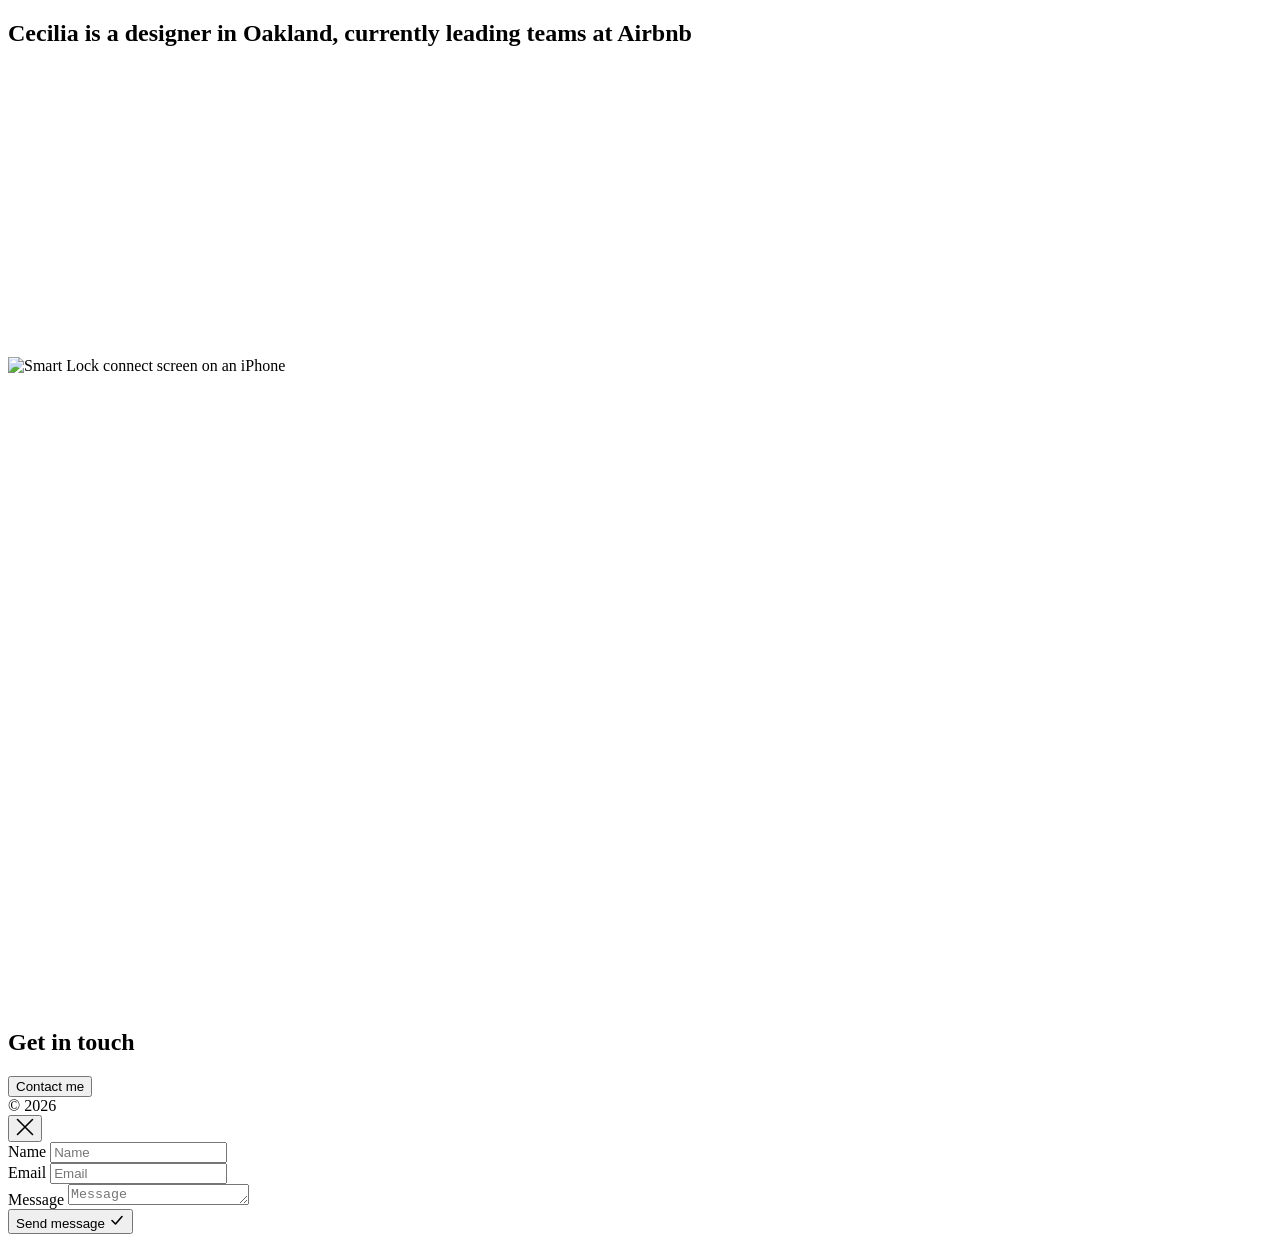
==== index.html @ d6bb73c9 "Guard the hero peek against a bad measurement or slow load - Clamp the computed hero height to 50-90" ====
<!DOCTYPE html>
<html lang="en">
<head>
<meta charset="UTF-8">
<meta name="viewport" content="width=device-width, initial-scale=1.0">
<title>Cecilia Yang — Design</title>
<meta name="description" content="Cecilia is a designer in Oakland, currently leading design teams at Airbnb.">
<!-- Link previews (iMessage, Slack, LinkedIn, X, etc.). The image URL has to be
     absolute and public — the apps fetch it themselves. 1200x630. -->
<meta property="og:type" content="website">
<meta property="og:url" content="https://ceciliayang.com/">
<meta property="og:title" content="Cecilia Yang — Design">
<meta property="og:description" content="Cecilia is a designer in Oakland, currently leading design teams at Airbnb.">
<meta property="og:image" content="https://ceciliayang.com/assets/og-image-v2.png">
<meta property="og:image:width" content="1200">
<meta property="og:image:height" content="630">
<meta property="og:image:alt" content="Cecilia is a designer in Oakland, currently leading design teams at Airbnb, above a preview of her Airbnb host app work.">
<meta name="twitter:card" content="summary_large_image">
<link rel="stylesheet" href="css/style.css">
<!-- Umami Cloud analytics (cookie-free). data-domains limits it to the live
     site so local previews/testing don't count as visits. -->
<script defer src="https://cloud.umami.is/script.js" data-website-id="2f7139b6-2324-4042-8811-f23e68ef36ba" data-domains="ceciliayang.com"></script>
<script>
  // Card media (videos + frame images) starts hidden and fades in once loaded
  // (see .js-media in css/style.css; js/main.js marks each card ready). The
  // timeout is a failsafe so media can never stay hidden if that never runs.
  // Skipped for reduced-motion users.
  (function () {
    if (window.matchMedia("(prefers-reduced-motion: reduce)").matches) return;
    var root = document.documentElement;
    root.classList.add("js-media");
    setTimeout(function () {
      root.classList.remove("js-media");
    }, 3000);
  })();
</script>
<script>
  // Marks the page as "entrance pending" so the first card starts hidden
  // (see .js-enter in css/style.css) instead of flashing in before its
  // entrance animation in js/main.js runs. Skipped for reduced-motion users
  // and when landing on /contact (including via the 404.html redirect,
  // which stashes the intended path in sessionStorage). The timeout is a
  // failsafe: if the main script never runs, the card still appears.
  (function () {
    var skip =
      window.matchMedia("(prefers-reduced-motion: reduce)").matches ||
      location.pathname === "/contact" ||
      sessionStorage.getItem("redirectPath") === "/contact";
    if (skip) return;
    var root = document.documentElement;
    root.classList.add("js-enter");
    setTimeout(function () {
      root.classList.remove("js-enter");
    }, 2500);
  })();
</script>
</head>
<body>

  <div class="wrap">
    <section class="hero" id="work">
      <h1>Cecilia is a designer in Oakland, currently leading teams at Airbnb</h1>
    </section>
  </div>

  <!-- Case study: sticky pinned card stack, cards only -->
  <div class="cs-wrap">
    <section class="cs-section cs-card cs-pinned cs-first">
      <div class="cs-device cs-device--today">
        <video class="cs-today-video" src="assets/today-tab.mp4#t=0.001" muted loop playsinline preload="auto"></video>
      </div>
    </section>

    <section class="cs-section cs-card cs-pinned">
      <div class="cs-device cs-device--lock">
        <div class="cs-lock-phone">
          <img class="cs-lock-base" src="assets/lock-screen-base.png" alt="Smart Lock connect screen on an iPhone">
          <video class="cs-lock-video" src="assets/lock-connect-video.mp4#t=0.001" muted loop playsinline preload="auto"></video>
        </div>
      </div>
    </section>

    <section class="cs-section cs-card cs-pinned">
      <div class="cs-device cs-device--setup">
        <video class="cs-setup-video" src="assets/setup-flow.mp4#t=0.001" muted loop playsinline preload="auto"></video>
      </div>
    </section>

    <section class="cs-section cs-card cs-pinned">
      <div class="cs-device cs-device--hostactions">
        <video class="cs-hostactions-video" src="assets/host-actions.mp4#t=0.001" muted loop playsinline preload="auto" data-in-view-threshold="0.15" data-play-delay="400"></video>
      </div>
    </section>

    <section class="cs-section cs-card cs-pinned">
      <div class="cs-device cs-device--airkey">
        <video class="cs-airkey-video" src="assets/airkey-guest.mp4#t=0.001" muted loop playsinline preload="auto"></video>
      </div>
    </section>

    <section class="cs-section cs-card cs-scroll">
      <div class="cs-device cs-device--tips">
        <div class="cs-tips-phone">
          <img class="cs-tips-frame" src="assets/phone-frame-tips.png" alt="">
          <div class="cs-tips-screen">
            <video class="cs-tips-video" src="assets/tips-enter-exit.mp4#t=0.001" muted loop playsinline preload="auto"></video>
            <img class="cs-tips-nav" src="assets/global-nav.png" alt="">
          </div>
        </div>
      </div>
    </section>
  </div>

  <div class="wrap">
    <section class="contact" id="contact">
      <h2>Get in touch</h2>
      <button type="button" class="btn contact-trigger" id="contactTrigger">Contact me</button>
    </section>
  </div>

  <footer>© <span id="year">2026</span></footer>
  <script>
    // Keeps the copyright year current. Inline (not in main.js) so it doesn't
    // depend on the other scripts loading; the hard-coded 2026 is the fallback.
    document.getElementById("year").textContent = new Date().getFullYear();
  </script>

  <div class="contact-panel" id="contactPanel">
    <button type="button" class="contact-panel-close" id="contactPanelClose" aria-label="Close">
      <svg width="18" height="18" viewBox="0 0 18 18" fill="none">
        <path d="M1.5 1.5L16.5 16.5M16.5 1.5L1.5 16.5" stroke="currentColor" stroke-width="1.6" stroke-linecap="round"/>
      </svg>
    </button>
    <div class="contact-panel-inner" id="contactPanelInner">
      <form class="contact-form" id="contactForm" novalidate>
        <input type="hidden" name="access_key" value="231e0cc0-85c7-4949-98cd-f015edc99929">
        <div class="contact-field">
          <label for="contactName" class="sr-only">Name</label>
          <input type="text" id="contactName" name="name" autocomplete="name" placeholder="Name" aria-describedby="contactNameError" required>
          <div class="contact-field-line"></div>
          <p class="contact-field-error" id="contactNameError" hidden></p>
        </div>
        <div class="contact-field">
          <label for="contactEmail" class="sr-only">Email</label>
          <input type="email" id="contactEmail" name="email" autocomplete="email" placeholder="Email" aria-describedby="contactEmailError" required>
          <div class="contact-field-line"></div>
          <p class="contact-field-error" id="contactEmailError" hidden></p>
        </div>
        <div class="contact-field">
          <label for="contactMessage" class="sr-only">Message</label>
          <textarea id="contactMessage" name="message" placeholder="Message" rows="1" maxlength="500" aria-describedby="contactMessageError" required></textarea>
          <div class="contact-field-line"></div>
          <p class="contact-field-error" id="contactMessageError" hidden></p>
        </div>
        <button type="submit" class="btn contact-form-submit" id="contactSubmitBtn">
          <span class="contact-form-submit-text">Send message</span>
          <svg class="contact-form-submit-check" width="16" height="16" viewBox="0 0 16 16" fill="none" aria-hidden="true">
            <path d="M3 8.5L6.5 12L13 4.5" stroke="currentColor" stroke-width="1.6" stroke-linecap="round" stroke-linejoin="round"/>
          </svg>
        </button>
      </form>
      <p class="contact-form-error" id="contactFormError" hidden>Something went wrong sending your message — please try again.</p>
    </div>
  </div>

  <script src="https://cdnjs.cloudflare.com/ajax/libs/gsap/3.12.5/gsap.min.js"></script>
  <script src="https://cdnjs.cloudflare.com/ajax/libs/gsap/3.12.5/ScrollTrigger.min.js"></script>
  <script type="module" src="js/main.js"></script>

</body>
</html>
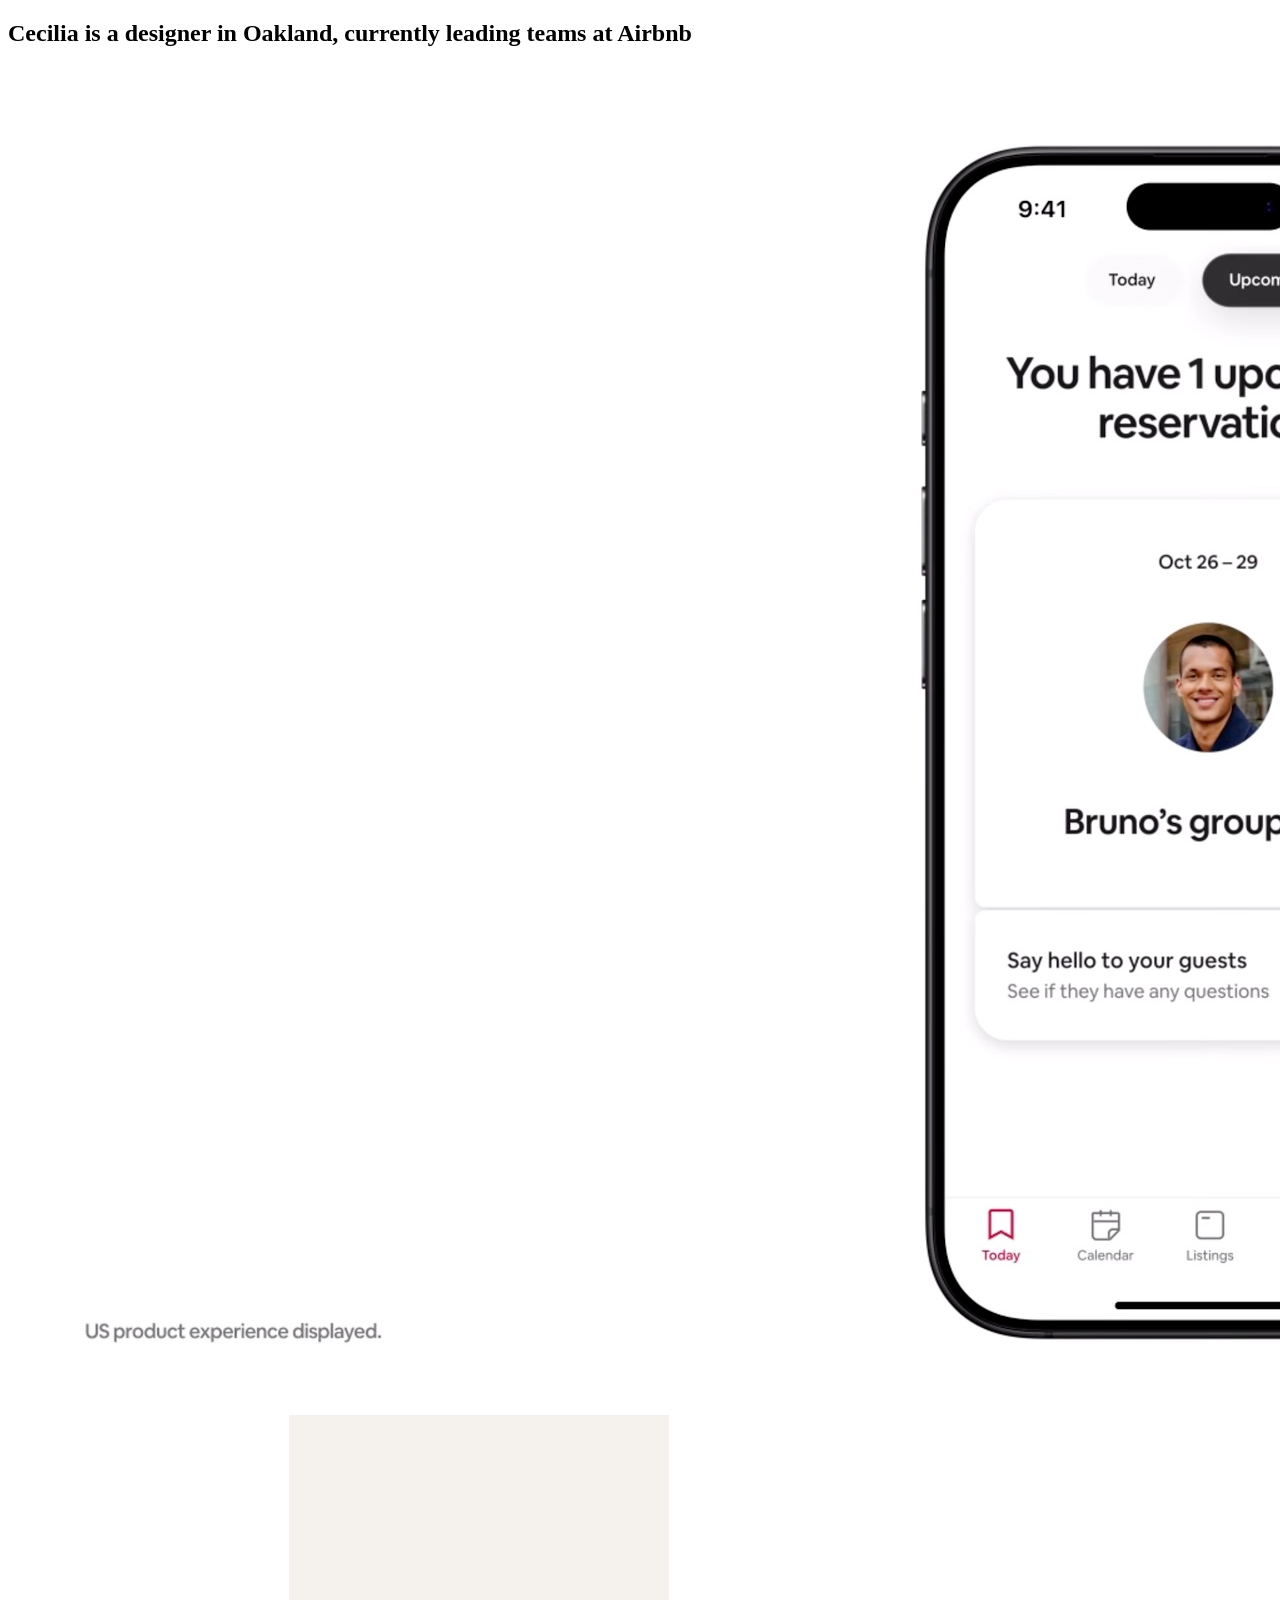
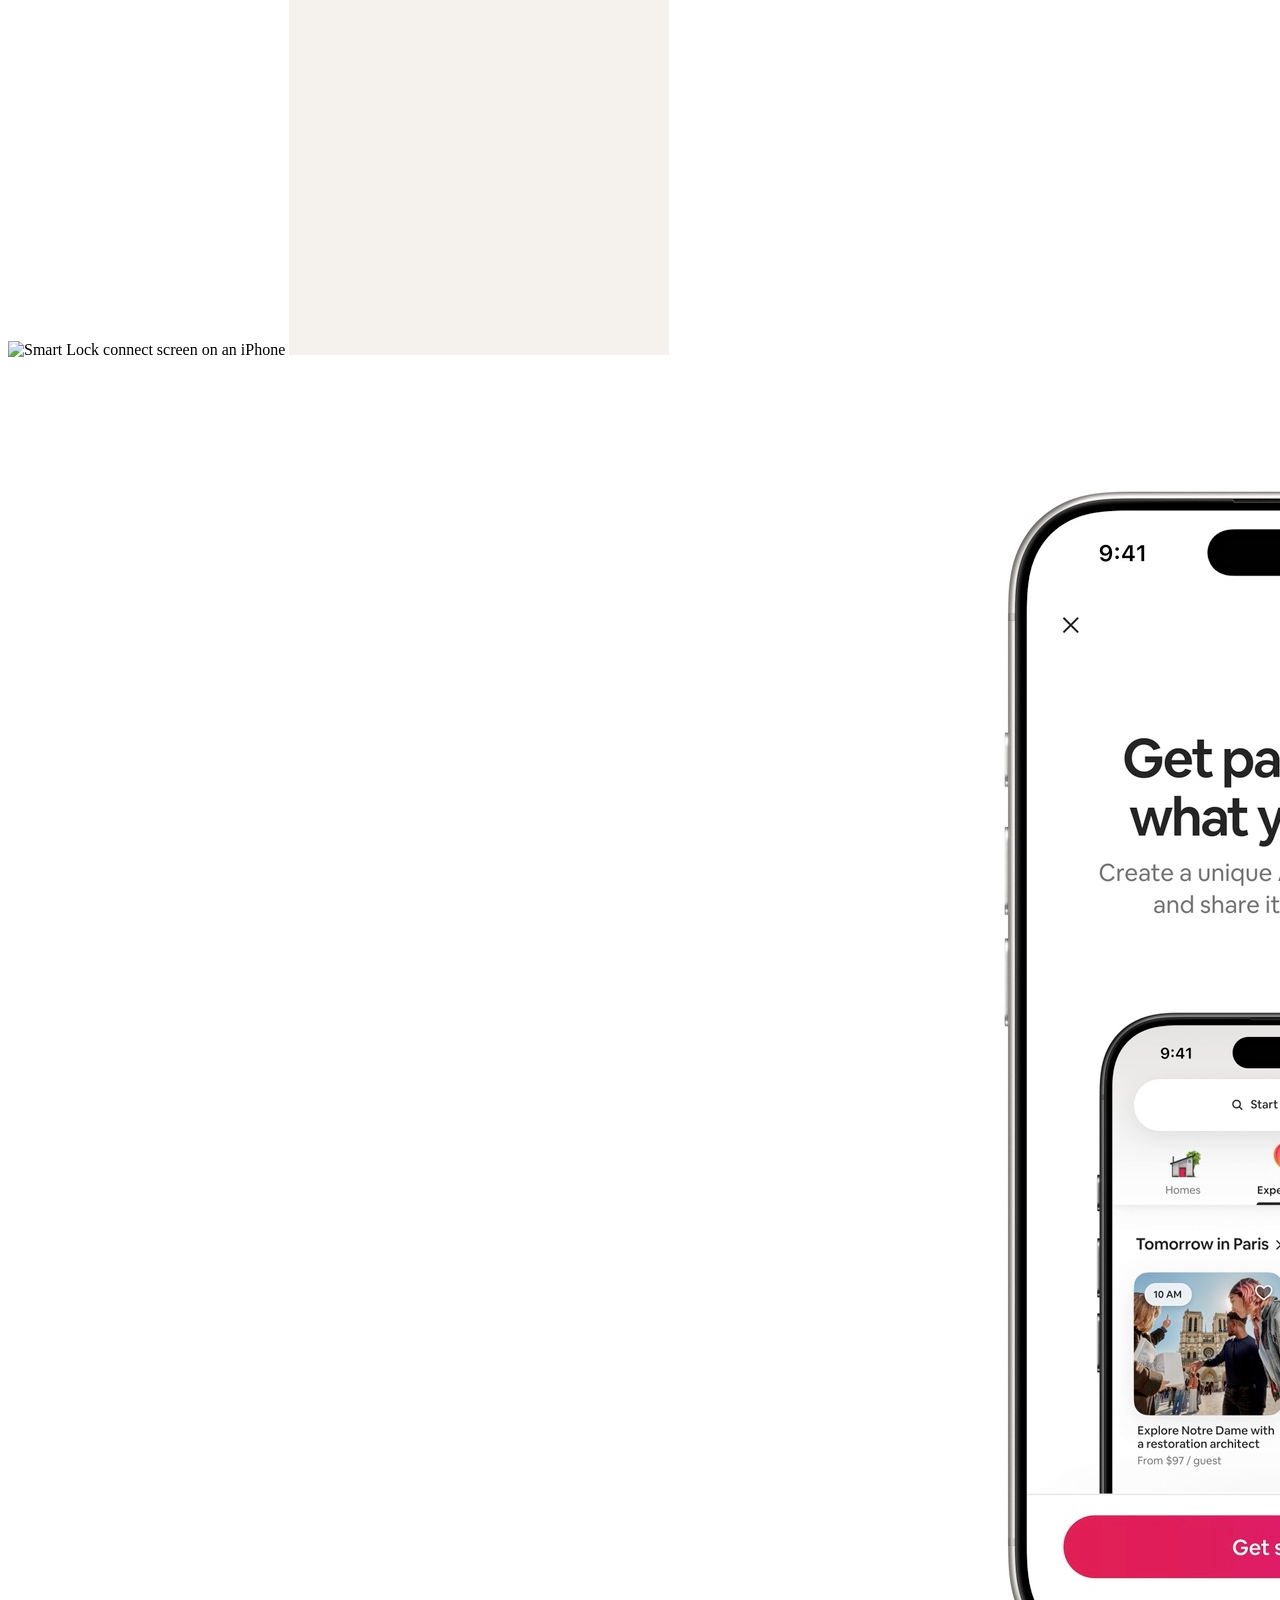
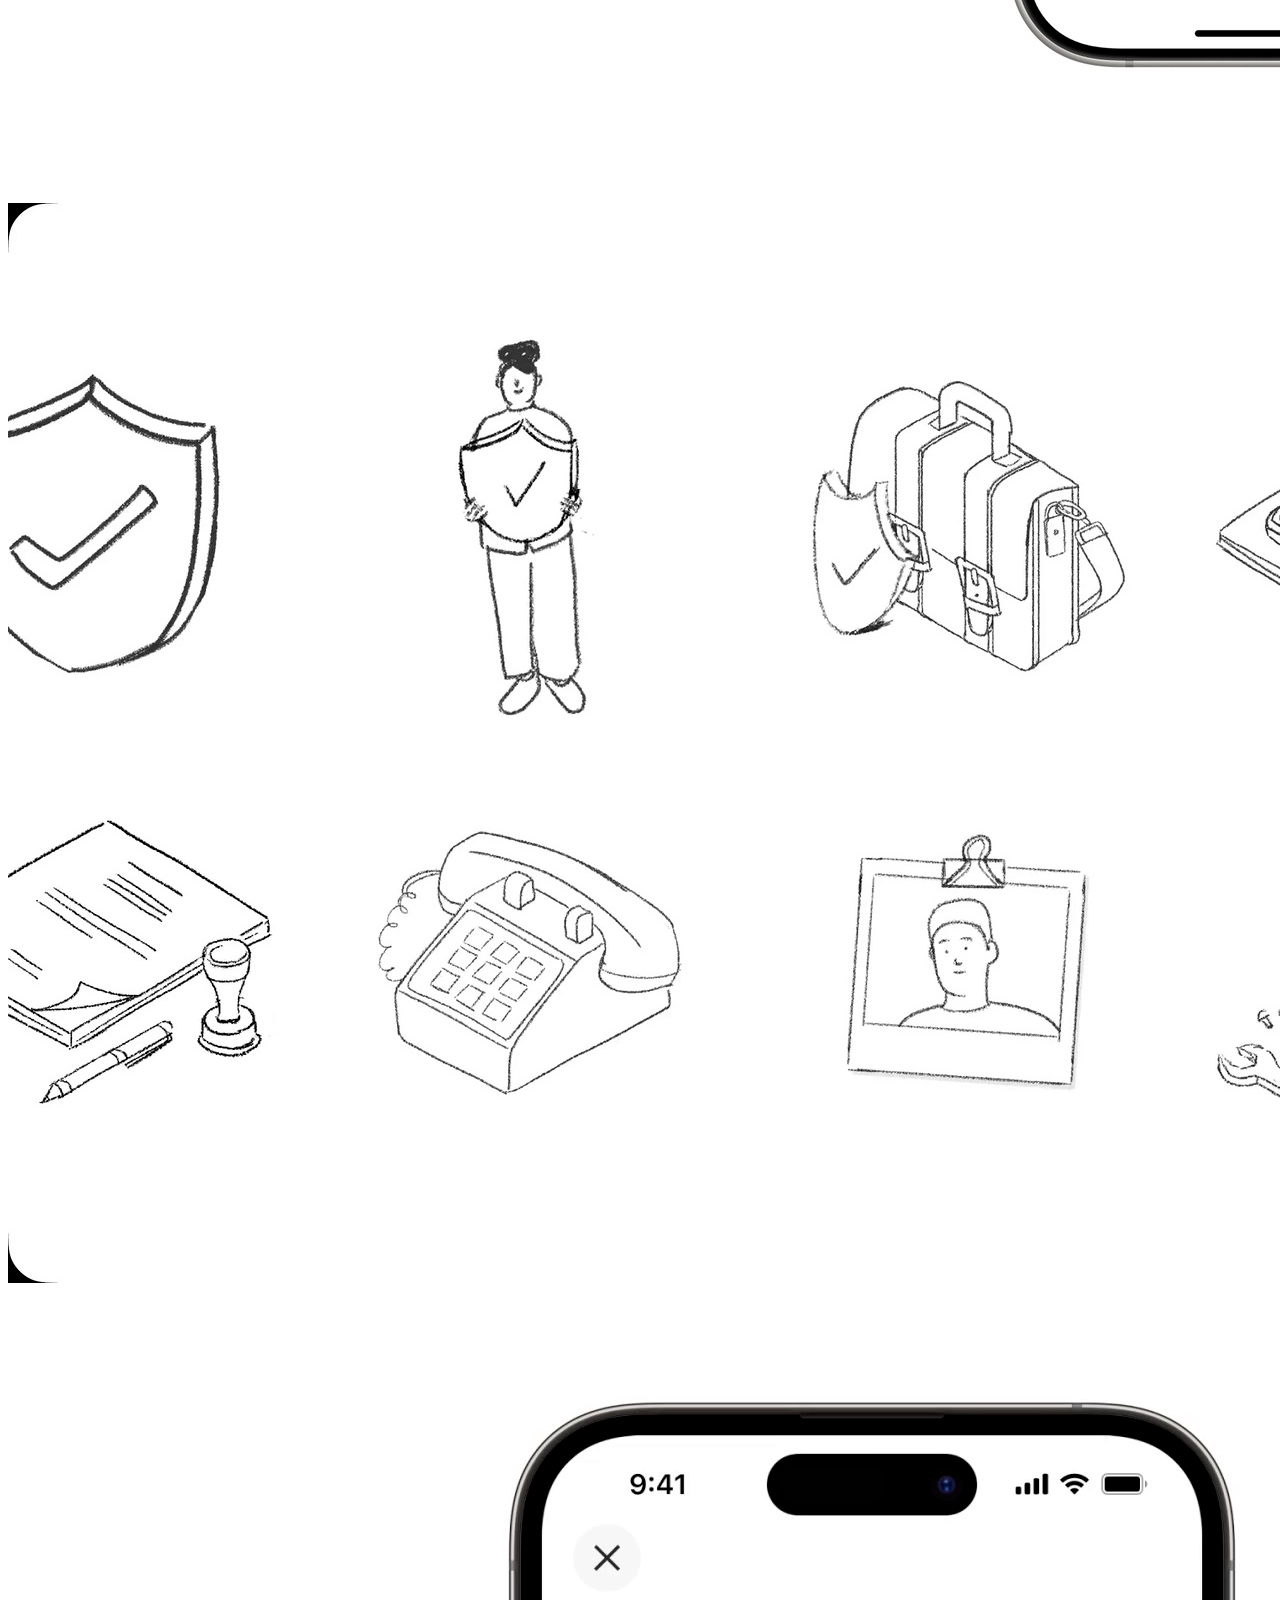
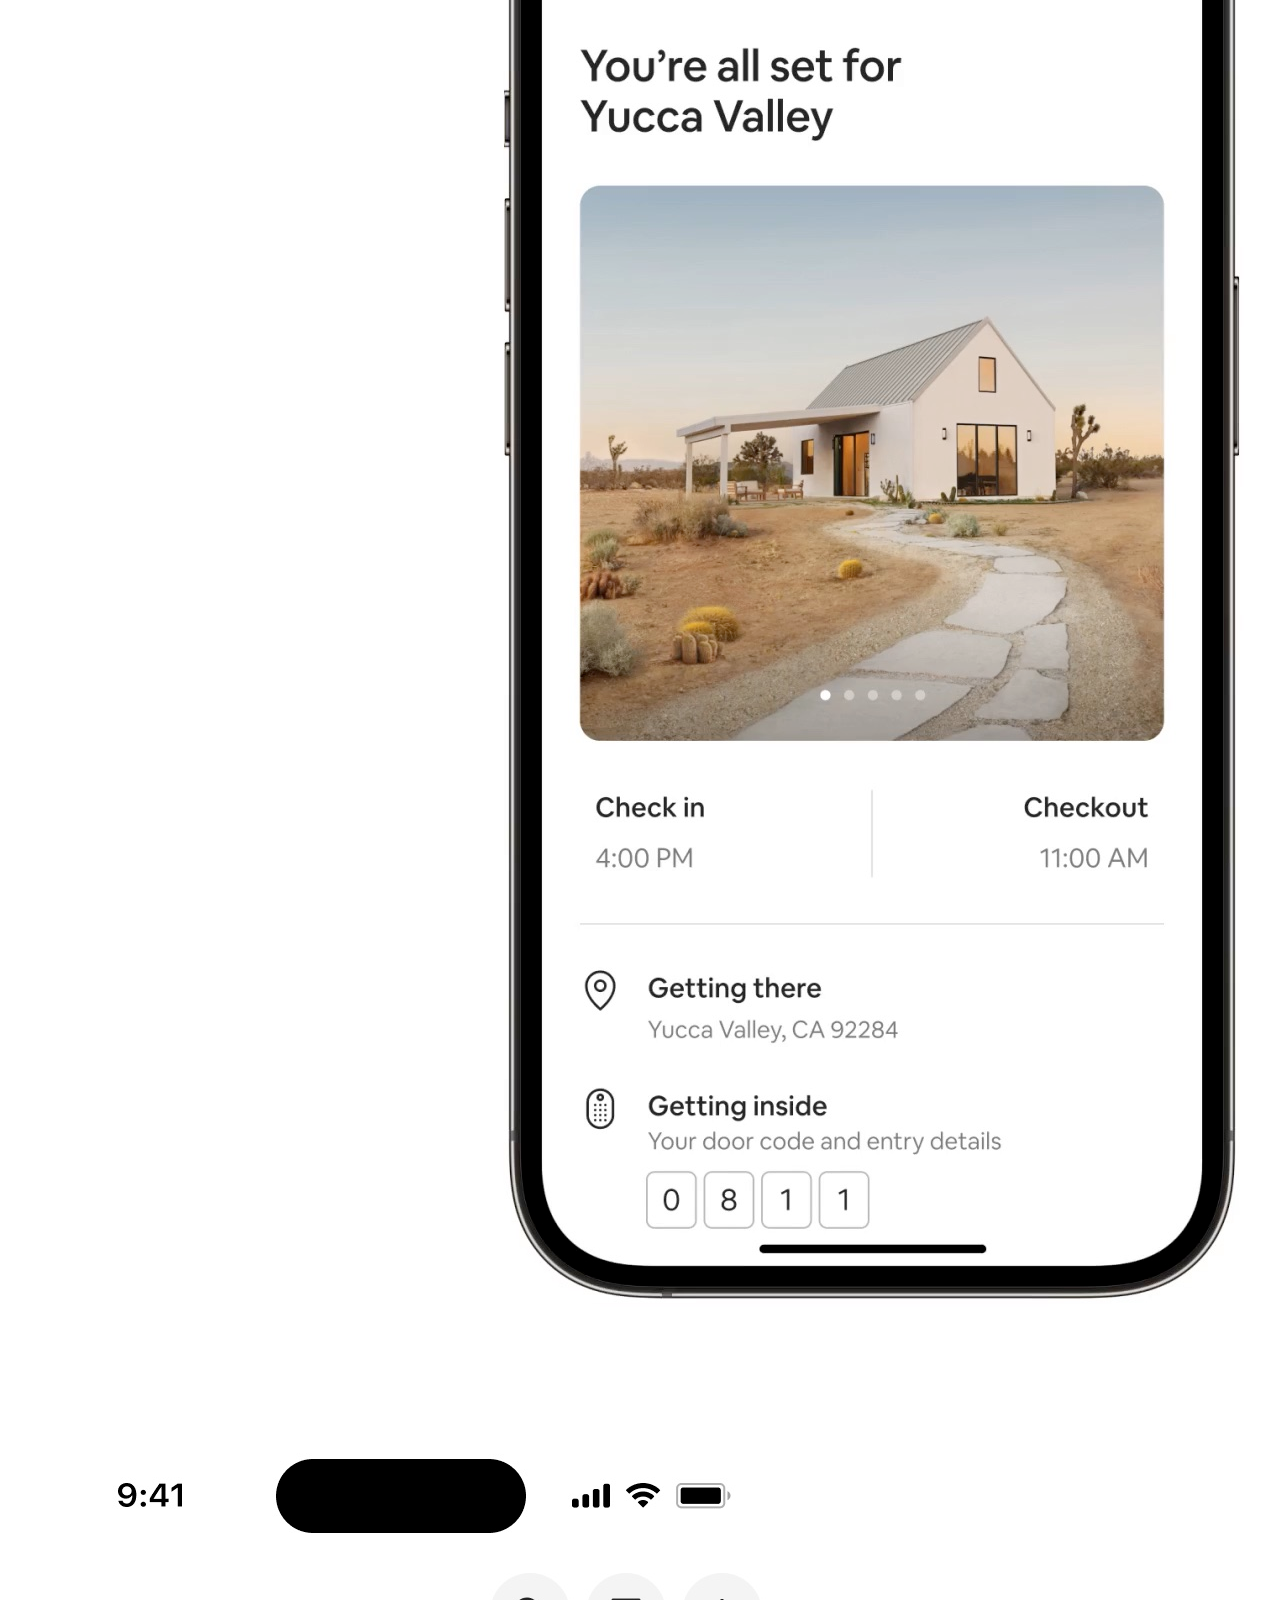
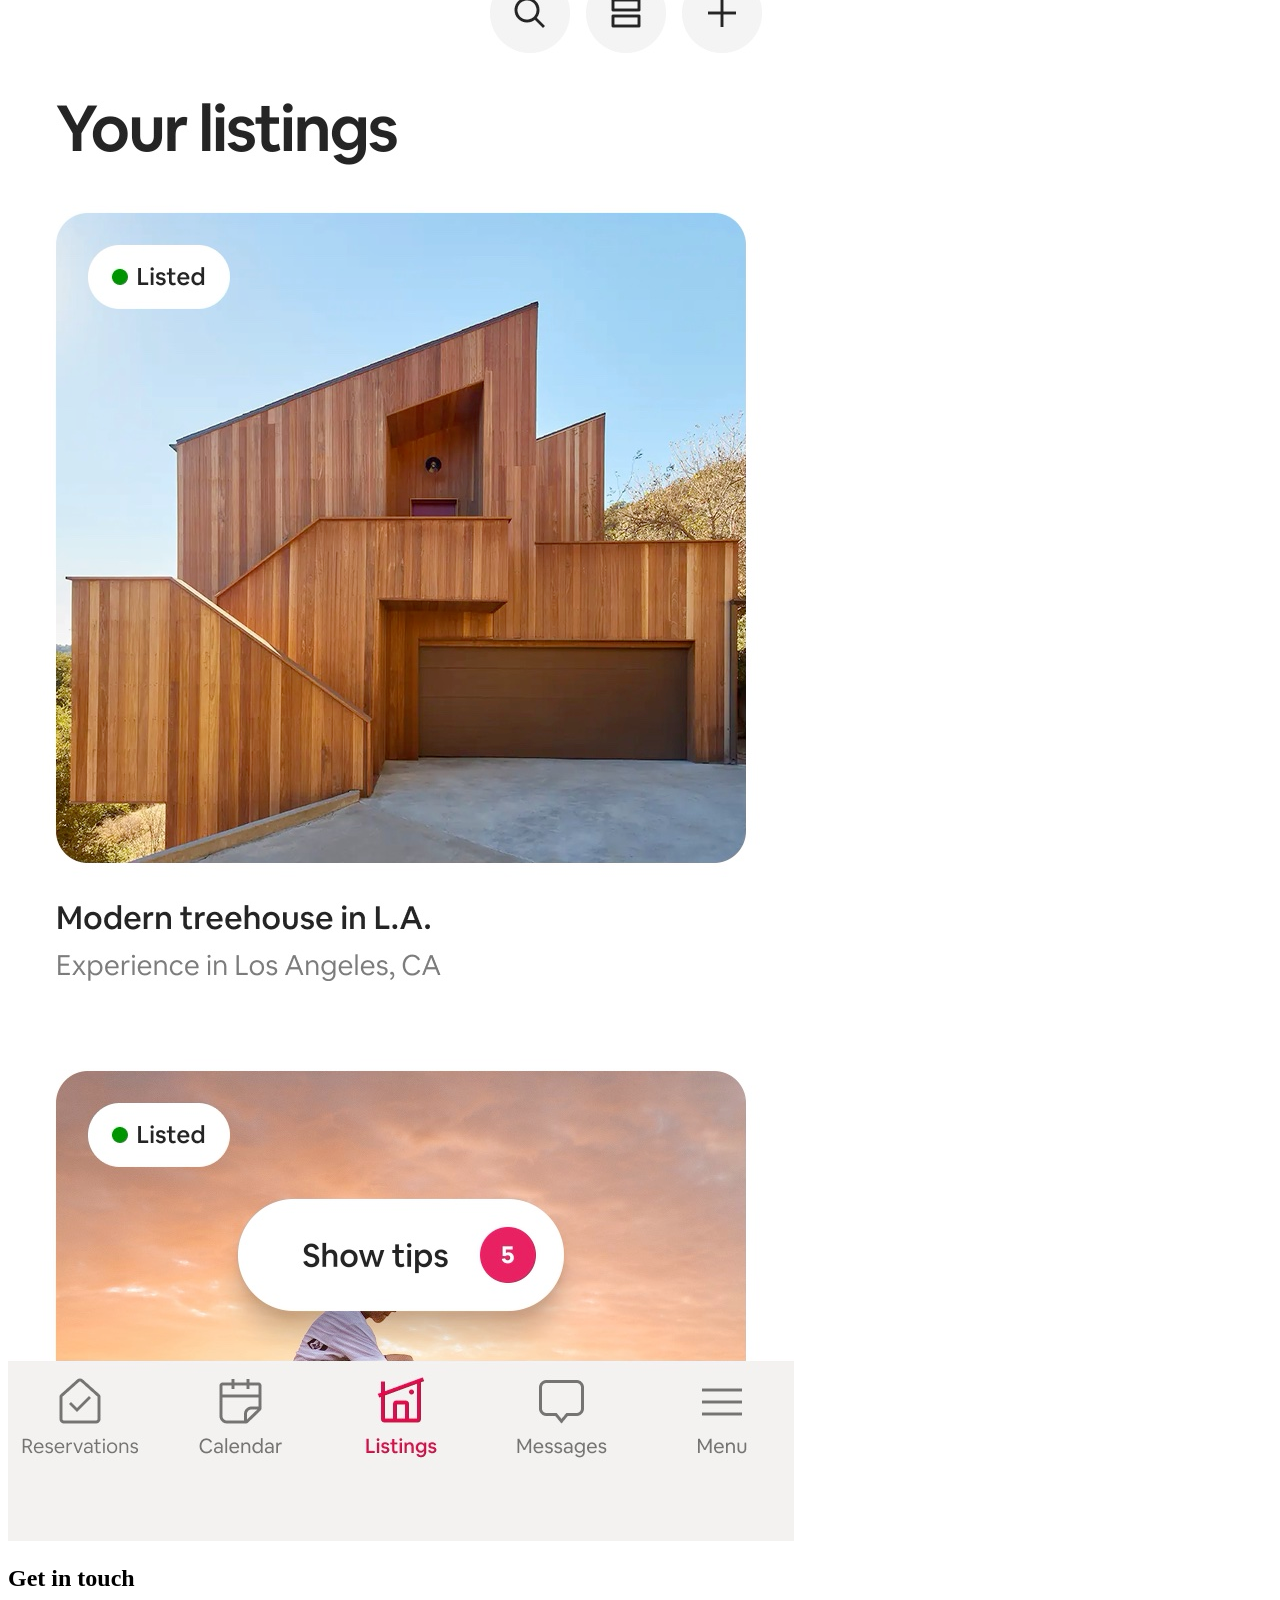
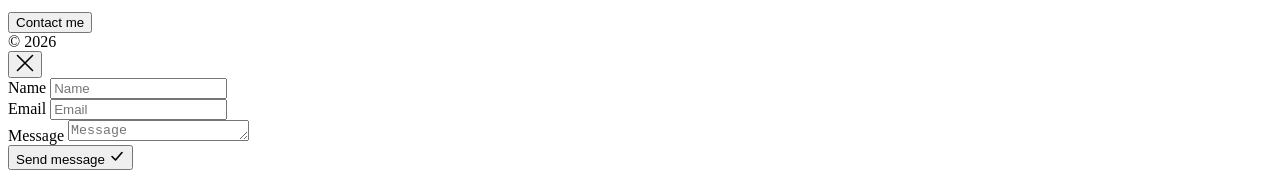
==== commit a8ee5c37: "Add first-frame posters so cards never show blank while video loads Reveal card media once the poste" ====
--- a/index.html
+++ b/index.html
@@ -4,6 +4,9 @@
 <meta charset="UTF-8">
 <meta name="viewport" content="width=device-width, initial-scale=1.0">
 <title>Cecilia Yang — Design</title>
+<link rel="icon" href="assets/favicon.svg" type="image/svg+xml">
+<link rel="icon" href="favicon.ico" sizes="32x32">
+<link rel="apple-touch-icon" href="assets/apple-touch-icon.png">
 <meta name="description" content="Cecilia is a designer in Oakland, currently leading design teams at Airbnb.">
 <!-- Link previews (iMessage, Slack, LinkedIn, X, etc.). The image URL has to be
      absolute and public — the apps fetch it themselves. 1200x630. -->
@@ -17,6 +20,30 @@
 <meta property="og:image:alt" content="Cecilia is a designer in Oakland, currently leading design teams at Airbnb, above a preview of her Airbnb host app work.">
 <meta name="twitter:card" content="summary_large_image">
 <link rel="stylesheet" href="css/style.css">
+<script>
+  // Visit /?no-track once in a browser to opt that browser out of analytics
+  // going forward (umami.is/docs/excluding-yourself) — Umami checks this flag
+  // itself before sending anything, so this isn't a filter, it's the actual
+  // off switch. /?track undoes it. Runs before the Umami tag below so the
+  // very first pageview already respects it. Cleans the URL either way so
+  // the query string doesn't linger or get shared by accident.
+  (function () {
+    var params = new URLSearchParams(location.search);
+    if (params.has("no-track")) {
+      localStorage.setItem("umami.disabled", 1);
+      alert("Analytics tracking disabled for this browser.");
+    } else if (params.has("track")) {
+      localStorage.removeItem("umami.disabled");
+      alert("Analytics tracking re-enabled for this browser.");
+    } else {
+      return;
+    }
+    params.delete("no-track");
+    params.delete("track");
+    var query = params.toString();
+    history.replaceState(null, "", location.pathname + (query ? "?" + query : ""));
+  })();
+</script>
 <!-- Umami Cloud analytics (cookie-free). data-domains limits it to the live
      site so local previews/testing don't count as visits. -->
 <script defer src="https://cloud.umami.is/script.js" data-website-id="2f7139b6-2324-4042-8811-f23e68ef36ba" data-domains="ceciliayang.com"></script>
@@ -67,7 +94,7 @@
   <div class="cs-wrap">
     <section class="cs-section cs-card cs-pinned cs-first">
       <div class="cs-device cs-device--today">
-        <video class="cs-today-video" src="assets/today-tab.mp4#t=0.001" muted loop playsinline preload="auto"></video>
+        <video class="cs-today-video" src="assets/today-tab.mp4#t=0.001" poster="assets/posters/today-tab.jpg" muted loop playsinline preload="auto"></video>
       </div>
     </section>
 
@@ -75,26 +102,26 @@
       <div class="cs-device cs-device--lock">
         <div class="cs-lock-phone">
           <img class="cs-lock-base" src="assets/lock-screen-base.png" alt="Smart Lock connect screen on an iPhone">
-          <video class="cs-lock-video" src="assets/lock-connect-video.mp4#t=0.001" muted loop playsinline preload="auto"></video>
+          <video class="cs-lock-video" src="assets/lock-connect-video.mp4#t=0.001" poster="assets/posters/lock-connect-video.jpg" muted loop playsinline preload="auto"></video>
         </div>
       </div>
     </section>
 
     <section class="cs-section cs-card cs-pinned">
       <div class="cs-device cs-device--setup">
-        <video class="cs-setup-video" src="assets/setup-flow.mp4#t=0.001" muted loop playsinline preload="auto"></video>
+        <video class="cs-setup-video" src="assets/setup-flow.mp4#t=0.001" poster="assets/posters/setup-flow.jpg" muted loop playsinline preload="auto"></video>
       </div>
     </section>
 
     <section class="cs-section cs-card cs-pinned">
       <div class="cs-device cs-device--hostactions">
-        <video class="cs-hostactions-video" src="assets/host-actions.mp4#t=0.001" muted loop playsinline preload="auto" data-in-view-threshold="0.15" data-play-delay="400"></video>
+        <video class="cs-hostactions-video" src="assets/host-actions.mp4#t=0.001" poster="assets/posters/host-actions.jpg" muted loop playsinline preload="auto" data-in-view-threshold="0.15" data-play-delay="400"></video>
       </div>
     </section>
 
     <section class="cs-section cs-card cs-pinned">
       <div class="cs-device cs-device--airkey">
-        <video class="cs-airkey-video" src="assets/airkey-guest.mp4#t=0.001" muted loop playsinline preload="auto"></video>
+        <video class="cs-airkey-video" src="assets/airkey-guest.mp4#t=0.001" poster="assets/posters/airkey-guest.jpg" muted loop playsinline preload="auto"></video>
       </div>
     </section>
 
@@ -103,7 +130,7 @@
         <div class="cs-tips-phone">
           <img class="cs-tips-frame" src="assets/phone-frame-tips.png" alt="">
           <div class="cs-tips-screen">
-            <video class="cs-tips-video" src="assets/tips-enter-exit.mp4#t=0.001" muted loop playsinline preload="auto"></video>
+            <video class="cs-tips-video" src="assets/tips-enter-exit.mp4#t=0.001" poster="assets/posters/tips-enter-exit.jpg" muted loop playsinline preload="auto"></video>
             <img class="cs-tips-nav" src="assets/global-nav.png" alt="">
           </div>
         </div>
